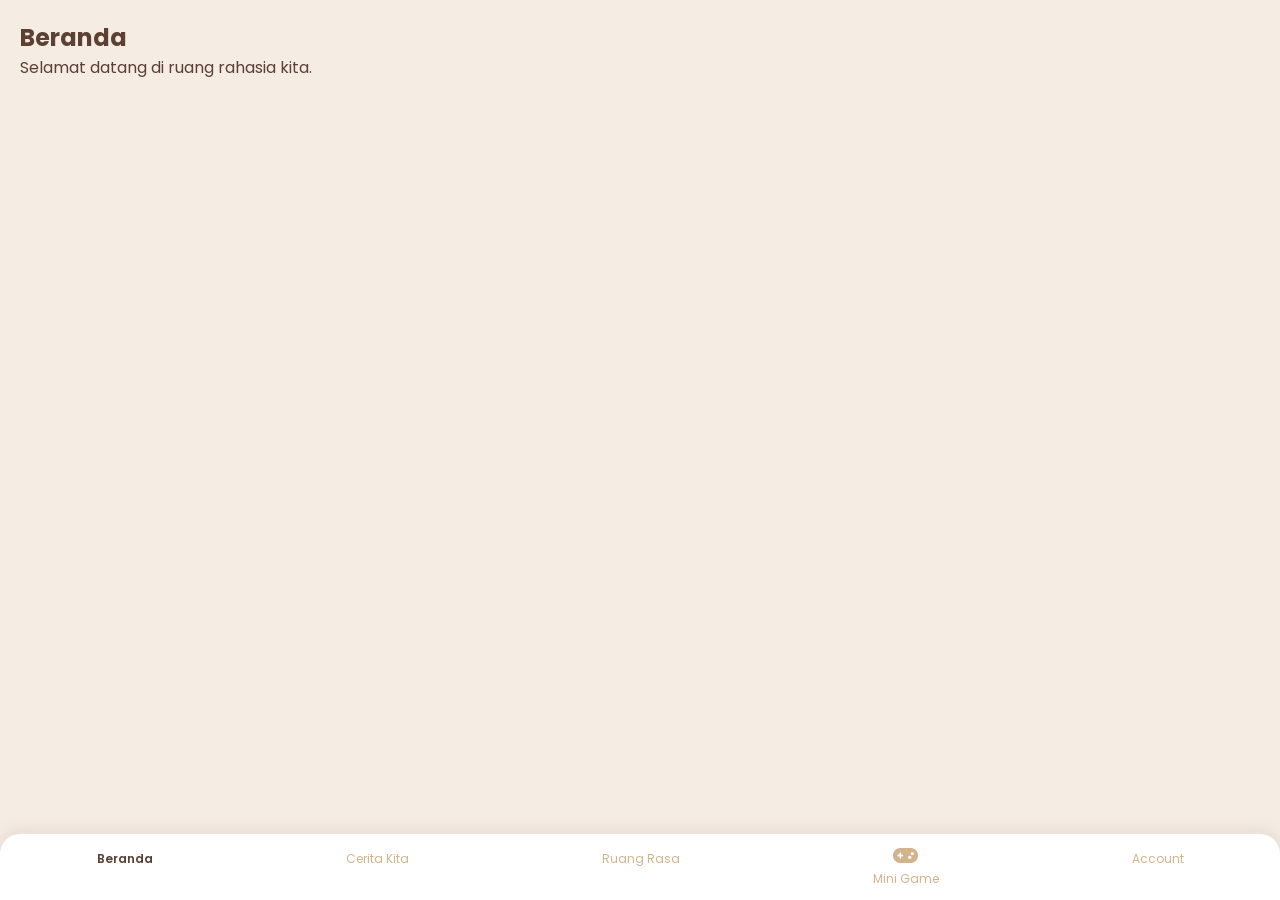
==== app.html @ 68fd3cd3 "baru tampilan login" ====
<!DOCTYPE html>
<html lang="id">
<head>
    <meta charset="UTF-8">
    <meta name="viewport" content="width=device-width, initial-scale=1.0">
    <title>Ruang Kita</title>
    <link rel="stylesheet" href="style.css">
    <link rel="stylesheet" href="https://cdnjs.cloudflare.com/ajax/libs/font-awesome/6.4.0/css/all.min.css">
    
    <script src="https://www.gstatic.com/firebasejs/8.10.1/firebase-app.js"></script>
    <script src="https://www.gstatic.com/firebasejs/8.10.1/firebase-auth.js"></script>
</head>
<body>

    <div class="app-container">
        <div class="content-area">
            <div id="beranda" class="section active">
                <h2>Beranda</h2>
                <p>Selamat datang di ruang rahasia kita.</p>
            </div>

            <div id="cerita" class="section">
                <h2>Cerita Kita</h2>
                <p>Nantinya bisa diisi foto atau timeline awal mula bertemu.</p>
            </div>

            <div id="ruangrasa" class="section">
                <h2>Ruang Rasa</h2>
                <p>Tempat menulis surat-surat kecil atau pesan rindu.</p>
            </div>

            <div id="minigame" class="section">
                <h2>Mini Game</h2>
                <p>Permainan kecil untuk kalian berdua nanti.</p>
            </div>

            <div id="account" class="section">
                <h2>Profilku</h2>
                <div style="background: white; padding: 20px; border-radius: 15px; margin-top: 15px; text-align: center;">
                    <img id="userPhoto" src="" style="width: 80px; border-radius: 50%; margin-bottom: 10px;">
                    <h3 id="userName">Memuat nama...</h3>
                    <button class="btn-logout" onclick="logout()">Keluar Ruangan</button>
                </div>
            </div>
        </div>

        <nav class="bottom-nav">
            <a href="#" class="nav-item active" onclick="bukaMenu('beranda', this)">
                <i class="fa-solid fa-house-chimney-heart"></i>
                <span>Beranda</span>
            </a>
            <a href="#" class="nav-item" onclick="bukaMenu('cerita', this)">
                <i class="fa-solid fa-book-heart"></i>
                <span>Cerita Kita</span>
            </a>
            <a href="#" class="nav-item" onclick="bukaMenu('ruangrasa', this)">
                <i class="fa-solid fa-envelope-open-heart"></i>
                <span>Ruang Rasa</span>
            </a>
            <a href="#" class="nav-item" onclick="bukaMenu('minigame', this)">
                <i class="fa-solid fa-gamepad"></i>
                <span>Mini Game</span>
            </a>
            <a href="#" class="nav-item" onclick="bukaMenu('account', this)">
                <i class="fa-solid fa-user-heart"></i>
                <span>Account</span>
            </a>
        </nav>
    </div>

    <script src="app.js"></script>
</body>
</html>
---- style.css ----
@import url('https://fonts.googleapis.com/css2?family=Poppins:wght@300;400;600&family=Sacramento&display=swap');

/* ini adalah bagian variabel warna coklat */
:root {
    --coklat-gelap: #2B1810;
    --coklat-tua: #5C4033;
    --coklat-sedang: #8B5A2B;
    --coklat-muda: #D2B48C;
    --krem-lembut: #F5ECE4;
    --putih: #FFFFFF;
}
/* ini adalah akhir bagian variabel warna coklat */

* { margin: 0; padding: 0; box-sizing: border-box; }

/* ini adalah bagian background utama web */
body {
    font-family: 'Poppins', sans-serif;
    /* Mengubah background menjadi gradasi coklat romantis */
    background: linear-gradient(135deg, var(--coklat-gelap), var(--coklat-tua));
    color: var(--coklat-tua);
    display: flex;
    justify-content: center;
    align-items: center;
    min-height: 100vh;
    overflow: hidden;
    position: relative;
}
/* ini adalah akhir bagian background utama web */

/* ini adalah bagian elemen dekorasi pemanis background */
.bg-decorations {
    position: absolute;
    width: 100%;
    height: 100%;
    top: 0;
    left: 0;
    pointer-events: none;
    z-index: 1;
}
.floating-heart {
    position: absolute;
    font-size: 24px;
    opacity: 0.2;
    animation: floatAnimation 8s infinite linear;
}
.floating-heart:nth-child(1) { left: 10%; animation-delay: 0s; }
.floating-heart:nth-child(2) { left: 30%; animation-delay: 2s; font-size: 18px; }
.floating-heart:nth-child(3) { left: 70%; animation-delay: 4s; }
.floating-heart:nth-child(4) { left: 85%; animation-delay: 6s; font-size: 20px; }

@keyframes floatAnimation {
    0% { transform: translateY(100vh) rotate(0deg); opacity: 0; }
    50% { opacity: 0.3; }
    100% { transform: translateY(-10vh) rotate(360deg); opacity: 0; }
}
/* ini adalah akhir bagian elemen dekorasi pemanis background */

/* ini adalah bagian card login */
.login-container {
    width: 90%;
    max-width: 360px;
    z-index: 2;
}
.card {
    background: var(--krem-lembut);
    border: 3px solid var(--putih); /* Garis pembatas pemanis */
    border-radius: 25px;
    padding: 40px 24px 30px 24px;
    box-shadow: 0 15px 35px rgba(0, 0, 0, 0.4);
    text-align: center;
    position: relative;
}
/* Hiasan badge hati di atas card */
.card-badge {
    position: absolute;
    top: -20px;
    left: 50%;
    transform: translateX(-50%);
    background: var(--putih);
    color: #d9534f;
    width: 40px;
    height: 40px;
    border-radius: 50%;
    display: flex;
    justify-content: center;
    align-items: center;
    font-size: 18px;
    box-shadow: 0 4px 10px rgba(0,0,0,0.15);
    border: 2px solid var(--krem-lembut);
}
/* ini adalah akhir bagian card login */

/* ini adalah bagian tumpukan foto */
.photo-stack {
    position: relative;
    height: 120px;
    display: flex;
    justify-content: center;
    align-items: center;
    margin-bottom: 25px;
}
.photo-stack img {
    width: 85px;
    height: 110px;
    object-fit: cover;
    border-radius: 12px;
    position: absolute;
    border: 3px solid var(--putih);
    box-shadow: 0 6px 12px rgba(0,0,0,0.15);
    transition: all 0.4s cubic-bezier(0.175, 0.885, 0.32, 1.275);
    cursor: pointer;
}
.photo-stack img:nth-child(1) { transform: rotate(-12deg) translateX(-45px); z-index: 1; }
.photo-stack img:nth-child(2) { z-index: 2; transform: translateY(-5px); width: 90px; height: 115px; }
.photo-stack img:nth-child(3) { transform: rotate(12deg) translateX(45px); z-index: 1; }

/* Efek Highlight Aktif */
.photo-stack img.active {
    transform: scale(1.25) translateY(-15px) rotate(0deg);
    z-index: 10;
    box-shadow: 0 12px 24px rgba(92, 64, 51, 0.4);
    border-color: var(--coklat-sedang);
}
/* ini adalah akhir bagian tumpukan foto */

/* ini adalah bagian teks kata-kata */
.kata-kata {
    font-family: 'Sacramento', cursive;
    font-size: 30px;
    font-weight: bold;
    color: var(--coklat-tua);
    margin-bottom: 25px;
    line-height: 1.2;
}
/* ini adalah akhir bagian teks kata-kata */

/* ini adalah bagian input sandi grup */
.input-group {
    position: relative;
    margin-bottom: 20px;
}
input[type="password"] {
    width: 100%;
    padding: 12px 15px 12px 40px;
    border: 2px solid var(--muda);
    background-color: var(--putih);
    border: 2px solid rgba(139, 90, 43, 0.2);
    border-radius: 12px;
    outline: none;
    font-family: 'Poppins', sans-serif;
    color: var(--coklat-tua);
    font-size: 14px;
    transition: 0.3s;
}
input[type="password"]:focus {
    border-color: var(--coklat-sedang);
    box-shadow: 0 0 8px rgba(139, 90, 43, 0.2);
}
.input-icon {
    position: absolute;
    left: 15px;
    top: 50%;
    transform: translateY(-50%);
    color: var(--coklat-muda);
    font-size: 14px;
}
/* ini adalah akhir bagian input sandi grup */

/* ini adalah bagian tombol login */
button.btn-login {
    width: 100%;
    padding: 14px;
    background: linear-gradient(to right, var(--coklat-tua), var(--coklat-sedang));
    color: var(--putih);
    border: none;
    border-radius: 12px;
    font-weight: 600;
    font-size: 15px;
    box-shadow: 0 5px 15px rgba(92, 64, 51, 0.3);
    transition: 0.3s;
}
button.btn-login i { margin-left: 5px; font-size: 12px; }
/* ini adalah akhir bagian tombol login */

/* ini adalah bagian custom alert box */
.alert-overlay {
    position: fixed;
    top: 0;
    left: 0;
    width: 100%;
    height: 100%;
    background: rgba(43, 24, 16, 0.75);
    backdrop-filter: blur(4px); /* Efek blur estetik di belakang alert */
    display: flex;
    justify-content: center;
    align-items: center;
    z-index: 100;
    opacity: 0;
    pointer-events: none;
    transition: 0.3s ease;
}
.alert-overlay.show {
    opacity: 1;
    pointer-events: auto;
}
.alert-box {
    background: var(--putih);
    width: 80%;
    max-width: 300px;
    padding: 30px 20px;
    border-radius: 20px;
    text-align: center;
    border: 3px solid var(--krem-lembut);
    box-shadow: 0 10px 30px rgba(0,0,0,0.3);
    transform: scale(0.8);
    transition: 0.3s cubic-bezier(0.175, 0.885, 0.32, 1.275);
}
.alert-overlay.show .alert-box {
    transform: scale(1);
}
.alert-icon {
    font-size: 45px;
    color: #d9534f;
    margin-bottom: 15px;
    animation: heartBeat 1.5s infinite;
}
.alert-box h3 {
    font-size: 18px;
    color: var(--coklat-tua);
    margin-bottom: 8px;
}
.alert-box p {
    font-size: 13px;
    color: #777;
    margin-bottom: 20px;
}
.btn-alert-close {
    padding: 10px 25px;
    background-color: var(--coklat-sedang);
    color: var(--putih);
    border: none;
    border-radius: 8px;
    font-weight: 600;
    font-size: 14px;
}
@keyframes heartBeat {
    0% { transform: scale(1); }
    14% { transform: scale(1.1); }
    28% { transform: scale(1); }
    42% { transform: scale(1.1); }
    70% { transform: scale(1); }
}
/* ini adalah akhir bagian custom alert box */


/* --- INI ADALAH BAGIAN TAMPILAN MENU UTAMA (APP.HTML) --- */
.app-container {
    width: 100%;
    height: 100vh;
    display: flex;
    flex-direction: column;
    background-color: var(--krem-lembut); /* Menutup background gelap dari login */
    position: absolute;
    top: 0;
    left: 0;
    z-index: 10;
}

.content-area {
    flex: 1;
    padding: 20px;
    overflow-y: auto;
    padding-bottom: 80px; /* Ruang agar konten tidak tertutup navigasi bawah */
}

.section { display: none; animation: fadeIn 0.5s; }
.section.active { display: block; }

@keyframes fadeIn { 
    from { opacity: 0; transform: translateY(10px); } 
    to { opacity: 1; transform: translateY(0); } 
}

/* ini adalah bagian navigasi bawah */
.bottom-nav {
    position: fixed;
    bottom: 0;
    width: 100%;
    background-color: var(--putih);
    display: flex;
    justify-content: space-around;
    padding: 12px 0;
    border-top-left-radius: 20px;
    border-top-right-radius: 20px;
    box-shadow: 0 -4px 15px rgba(92, 64, 51, 0.1);
    z-index: 100;
}

.nav-item {
    display: flex;
    flex-direction: column;
    align-items: center;
    color: var(--coklat-muda);
    font-size: 12px;
    text-decoration: none;
}

.nav-item i { font-size: 20px; margin-bottom: 4px; transition: 0.3s; }
.nav-item.active { color: var(--coklat-tua); font-weight: 600; }
.nav-item.active i { transform: translateY(-3px); color: var(--coklat-sedang); }

/* ini adalah bagian tombol logout */
.btn-logout {
    margin-top: 20px;
    padding: 10px 20px;
    background-color: #d9534f;
    color: var(--putih);
    border: none;
    border-radius: 8px;
    font-weight: bold;
}
/* --- INI ADALAH AKHIR BAGIAN TAMPILAN MENU UTAMA --- */
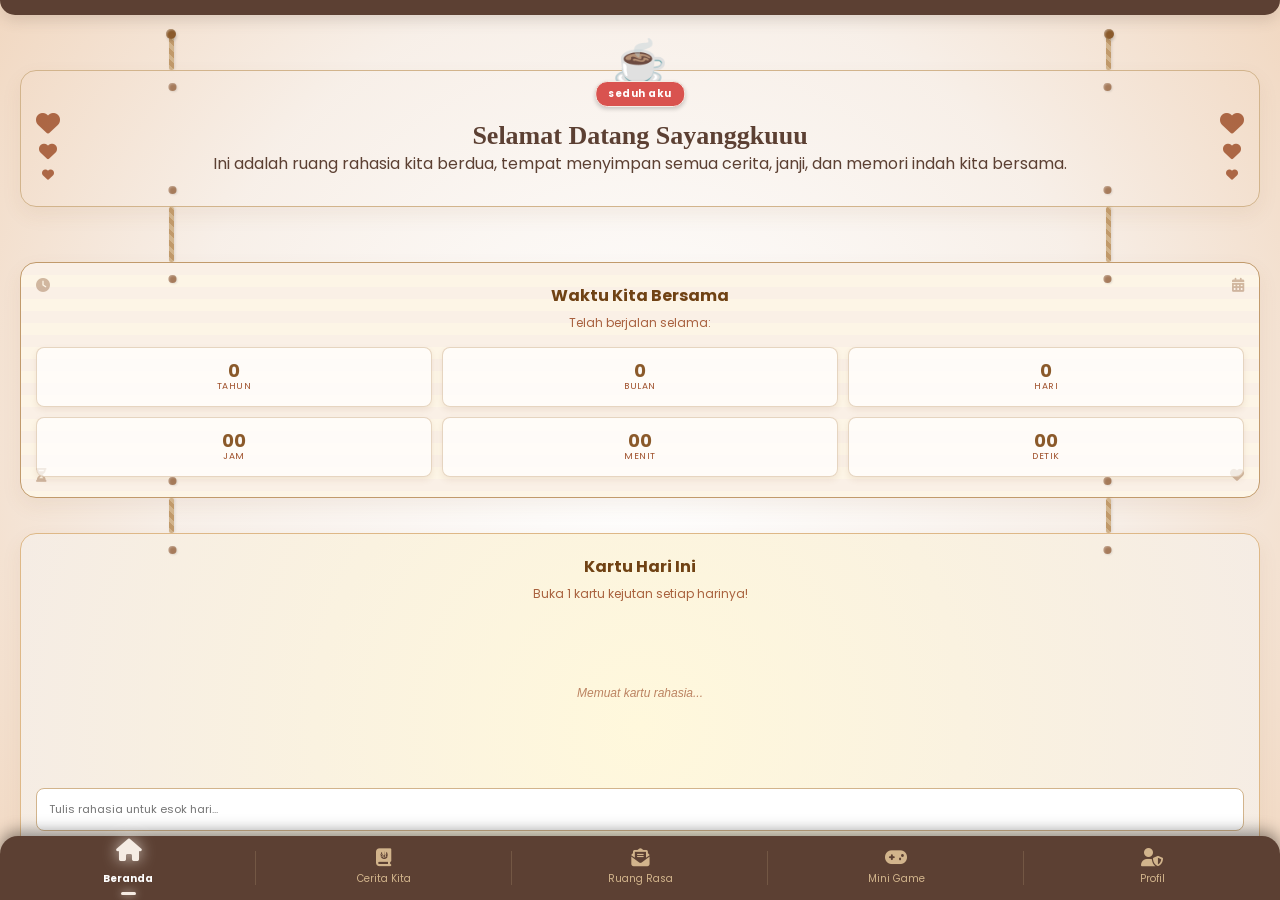
==== commit f049f95f: "Add files via upload" ====
--- a/app.html
+++ b/app.html
@@ -9,15 +9,228 @@
     
     <script src="https://www.gstatic.com/firebasejs/8.10.1/firebase-app.js"></script>
     <script src="https://www.gstatic.com/firebasejs/8.10.1/firebase-auth.js"></script>
+       <script src="https://www.gstatic.com/firebasejs/8.10.1/firebase-database.js"></script>
 </head>
 <body>
 
-    <div class="app-container">
+     <div class="app-container tema-beranda">
+       
+  <div class="top-bar"></div>
+
+        <div id="bg-beranda" class="bg-theme active-bg"></div>
+        <div id="bg-cerita" class="bg-theme"></div>
+        <div id="bg-ruangrasa" class="bg-theme"></div>
+        <div id="bg-minigame" class="bg-theme"></div>
+        <div id="bg-account" class="bg-theme"></div>
+
         <div class="content-area">
             <div id="beranda" class="section active">
-                <h2>Beranda</h2>
-                <p>Selamat datang di ruang rahasia kita.</p>
-            </div>
+                <div class="sistem-gantungan">
+                    
+                    <div class="tali-gantungan tali-atap">
+                        <div class="paku-atap kiri"></div>
+                        <div class="paku-atap kanan"></div>
+                        <div class="tali"></div>
+                        <div class="tali"></div>
+                    </div>
+                    
+                                        <div class="papan-kayu papan-1" onclick="sentuhPapan(this)">
+                        <span class="paku paku-atas-kiri"></span><span class="paku paku-atas-kanan"></span>
+                        <span class="paku paku-bawah-kiri"></span><span class="paku paku-bawah-kanan"></span>
+                        
+                        <div class="layout-papan-1">
+                            
+                            <div class="love-jejer">
+                                <i class="fa-solid fa-heart l-1"></i>
+                                <i class="fa-solid fa-heart l-2"></i>
+                                <i class="fa-solid fa-heart l-3"></i>
+                            </div>
+
+                            <div class="tengah-papan-1">
+                                                                <div class="cangkir-kopi" onclick="seduhKopi(event, this)">
+                                    <div class="asap-kopi">
+                                        <span class="uap uap-1"></span>
+                                        <span class="uap uap-2"></span>
+                                        <span class="uap uap-3"></span>
+                                    </div>
+                                    <div class="ikon-cangkir">☕</div>
+                                    <span class="label-seduh">seduh aku</span>
+                                </div>
+
+
+                                <h3 class="selamatdng">Selamat Datang Sayanggkuuu</h3>
+                                <p>Ini adalah ruang rahasia kita berdua, tempat menyimpan semua cerita, janji, dan memori indah kita bersama.</p>
+                            </div>
+
+                            <div class="love-jejer">
+                                <i class="fa-solid fa-heart l-1"></i>
+                                <i class="fa-solid fa-heart l-2"></i>
+                                <i class="fa-solid fa-heart l-3"></i>
+                            </div>
+
+                        </div>
+                    </div>
+
+
+                    <div class="tali-gantungan tali-panjang"><div class="tali"></div><div class="tali"></div></div>
+
+                                        <div class="papan-kayu papan-2" onclick="sentuhPapan(this)">
+                        <span class="paku paku-atas-kiri"></span><span class="paku paku-atas-kanan"></span>
+                        <span class="paku paku-bawah-kiri"></span><span class="paku paku-bawah-kanan"></span>
+
+                        <i class="fa-solid fa-clock ikon-sudut kiri-atas"></i>
+                        <i class="fa-solid fa-calendar-days ikon-sudut kanan-atas"></i>
+                        <i class="fa-solid fa-hourglass-half ikon-sudut kiri-bawah"></i>
+                        <i class="fa-solid fa-heart ikon-sudut kanan-bawah"></i>
+
+                        <h3>Waktu Kita Bersama</h3>
+                        <p>Telah berjalan selama:</p>
+
+                                                <div class="timer-container">
+                            
+                            <div class="waktu-box" onclick="putarBox(event, this)">
+                                <div class="waktu-box-inner">
+                                    <div class="waktu-box-front">
+                                        <span id="t-tahun">0</span><small>Tahun</small>
+                                    </div>
+                                    <div class="waktu-box-back">
+                                        <p>Tahun berganti, tapi rasa ini takkan pernah pudar.</p>
+                                    </div>
+                                </div>
+                            </div>
+                            
+                            <div class="waktu-box" onclick="putarBox(event, this)">
+                                <div class="waktu-box-inner">
+                                    <div class="waktu-box-front">
+                                        <span id="t-bulan">0</span><small>Bulan</small>
+                                    </div>
+                                    <div class="waktu-box-back">
+                                        <p>Setiap bulan berlalu, cintaku makin bersemi.</p>
+                                    </div>
+                                </div>
+                            </div>
+                            
+                            <div class="waktu-box" onclick="putarBox(event, this)">
+                                <div class="waktu-box-inner">
+                                    <div class="waktu-box-front">
+                                        <span id="t-hari">0</span><small>Hari</small>
+                                    </div>
+                                    <div class="waktu-box-back">
+                                        <p>Tak ada satu hari pun yang kulewati tanpamu.</p>
+                                    </div>
+                                </div>
+                            </div>
+                            
+                            <div class="waktu-box" onclick="putarBox(event, this)">
+                                <div class="waktu-box-inner">
+                                    <div class="waktu-box-front">
+                                        <span id="t-jam">00</span><small>Jam</small>
+                                    </div>
+                                    <div class="waktu-box-back">
+                                        <p>Tiap jam yang berdetak selalu ada rindu.</p>
+                                    </div>
+                                </div>
+                            </div>
+                            
+                            <div class="waktu-box" onclick="putarBox(event, this)">
+                                <div class="waktu-box-inner">
+                                    <div class="waktu-box-front">
+                                        <span id="t-menit">00</span><small>Menit</small>
+                                    </div>
+                                    <div class="waktu-box-back">
+                                        <p>Di setiap menitnya, kamu adalah hal favoritku.</p>
+                                    </div>
+                                </div>
+                            </div>
+                            
+                            <div class="waktu-box" onclick="putarBox(event, this)">
+                                <div class="waktu-box-inner">
+                                    <div class="waktu-box-front">
+                                        <span id="t-detik">00</span><small>Detik</small>
+                                    </div>
+                                    <div class="waktu-box-back">
+                                        <p>Detik demi detik, aku makin bersyukur milikimu.</p>
+                                    </div>
+                                </div>
+                            </div>
+
+                        </div>
+
+                    </div>
+
+
+                    <div class="tali-gantungan"><div class="tali"></div><div class="tali"></div></div>
+
+                                        <!-- Papan 3 (Tumpukan Kartu Motivasi Harian) -->
+                    <div class="papan-kayu papan-3" onclick="sentuhPapan(this)">
+                        <span class="paku paku-atas-kiri"></span><span class="paku paku-atas-kanan"></span>
+                        <span class="paku paku-bawah-kiri"></span><span class="paku paku-bawah-kanan"></span>
+                        
+                        <h3>Kartu Hari Ini</h3>
+                        <p id="info-status-kartu">Buka 1 kartu kejutan setiap harinya!</p>
+
+                        <!-- Area Tumpukan Kartu (Digenerate oleh JS) -->
+                        <div class="area-tumpukan" id="wadahKartu">
+                            <div class="loading-teks">Memuat kartu rahasia...</div>
+                        </div>
+
+                        <!-- Form Tambah Kartu Baru (Rebutan) -->
+                        <div class="area-input-kartu">
+                            <input type="text" id="inputPesanBaru" placeholder="Tulis rahasia untuk esok hari..." autocomplete="off">
+                            <button onclick="simpanKartuBaru()">Simpan</button>
+                        </div>
+                        <small id="info-input-pesan">jangan lupa tulis pesannya ya!!</small>
+                    </div>
+
+
+                    <div class="tali-gantungan"><div class="tali"></div><div class="tali"></div></div>
+
+                                       <!-- Papan 4 (Cuaca & Kalender Bersama) -->
+                    <div class="papan-kayu papan-4" onclick="sentuhPapan(this)" >
+                        <span class="paku paku-atas-kiri"></span><span class="paku paku-atas-kanan"></span>
+                        <span class="paku paku-bawah-kiri"></span><span class="paku paku-bawah-kanan"></span>
+                        
+                        <h3>Cuaca Kita</h3>
+                        
+                        <!-- Widget Cuaca Real-time -->
+                        <div class="container-cuaca">
+                            <div class="kartu-cuaca">
+                                <span class="label-milik">Lokasiku</span>
+                                <i class="fa-solid fa-cloud ikon-cuaca" id="ikon-cuaca-ku"></i>
+                                <div class="suhu" id="suhu-ku">--°C</div>
+                                <small id="lokasi-ku">Mendeteksi...</small>
+                            </div>
+                            <div class="kartu-cuaca">
+                                <span class="label-milik">Lokasinya</span>
+                                <i class="fa-solid fa-cloud ikon-cuaca" id="ikon-cuaca-dia"></i>
+                                <div class="suhu" id="suhu-dia">--°C</div>
+                                <small id="lokasi-dia">Menunggu...</small>
+                            </div>
+                        </div>
+
+                        <h4 class="judul-kecil-kalender">Jadwal Bersama</h4>
+                        
+                        <!-- Kalender Interaktif -->
+                        <div class="container-kalender">
+                            <div class="header-kalender">
+                                <button onclick="ubahBulan(-1)"><i class="fa-solid fa-chevron-left"></i></button>
+                                <span id="bulan-tahun-kalender">Bulan Tahun</span>
+                                <button onclick="ubahBulan(1)"><i class="fa-solid fa-chevron-right"></i></button>
+                            </div>
+                            <div class="hari-kalender">
+                                <span>Min</span><span>Sen</span><span>Sel</span><span>Rab</span><span>Kam</span><span>Jum</span><span>Sab</span>
+                            </div>
+                            <div class="tanggal-kalender" id="grid-tanggal">
+                                <!-- Angka tanggal akan digenerate otomatis oleh JS -->
+                            </div>
+                        </div>
+                    </div>
+
+
+                </div>
+            </div>
+
+
 
             <div id="cerita" class="section">
                 <h2>Cerita Kita</h2>
@@ -46,15 +259,15 @@
 
         <nav class="bottom-nav">
             <a href="#" class="nav-item active" onclick="bukaMenu('beranda', this)">
-                <i class="fa-solid fa-house-chimney-heart"></i>
+                <i class="fa-solid fa-house"></i>
                 <span>Beranda</span>
             </a>
             <a href="#" class="nav-item" onclick="bukaMenu('cerita', this)">
-                <i class="fa-solid fa-book-heart"></i>
+                <i class="fa-solid fa-book-journal-whills"></i>
                 <span>Cerita Kita</span>
             </a>
             <a href="#" class="nav-item" onclick="bukaMenu('ruangrasa', this)">
-                <i class="fa-solid fa-envelope-open-heart"></i>
+                <i class="fa-solid fa-envelope-open-text"></i>
                 <span>Ruang Rasa</span>
             </a>
             <a href="#" class="nav-item" onclick="bukaMenu('minigame', this)">
@@ -62,11 +275,26 @@
                 <span>Mini Game</span>
             </a>
             <a href="#" class="nav-item" onclick="bukaMenu('account', this)">
-                <i class="fa-solid fa-user-heart"></i>
-                <span>Account</span>
+                <i class="fa-solid fa-user-shield"></i>
+                <span>Profil</span>
             </a>
         </nav>
+
+    <!-- Modal Kalender Cantik -->
+        <div id="modal-kalender" class="modal-overlay">
+        <div class="modal-box">
+            <h3 id="modal-kalender-judul">Tandai Jadwal</h3>
+            <p id="modal-kalender-tgl">14 Juni 2026</p>
+            <input type="text" id="input-acara-kalender" placeholder="Tulis jadwal atau kenangan..." autocomplete="off">
+            <div class="modal-action">
+                <button class="btn-hapus-kalender" id="btn-hapus-kalender" onclick="hapusAcaraKalender()" style="display: none;">Hapus</button>
+                <button class="btn-batal" onclick="tutupModalKalender()">Batal</button>
+                <button class="btn-simpan-kalender" onclick="simpanAcaraKalender()">Simpan</button>
+            </div>
+        </div>
     </div>
+
+
 
     <script src="app.js"></script>
 </body>
--- a/style.css
+++ b/style.css
@@ -11,13 +11,18 @@
 }
 /* ini adalah akhir bagian variabel warna coklat */
 
-* { margin: 0; padding: 0; box-sizing: border-box; }
+* { margin: 0; padding: 0; box-sizing: border-box; 
+  -webkit-tap-highlight-color: transparent;
+}
 
 /* ini adalah bagian background utama web */
+/* Ganti bagian body yang lama dengan ini */
 body {
     font-family: 'Poppins', sans-serif;
-    /* Mengubah background menjadi gradasi coklat romantis */
-    background: linear-gradient(135deg, var(--coklat-gelap), var(--coklat-tua));
+    /* Gradasi dibuat lebih kompleks dan digerakkan */
+    background: linear-gradient(-45deg, var(--coklat-gelap), var(--coklat-tua), #4A2E1B, var(--coklat-gelap));
+    background-size: 400% 400%;
+    animation: gradientGerak 10s ease infinite;
     color: var(--coklat-tua);
     display: flex;
     justify-content: center;
@@ -26,9 +31,17 @@
     overflow: hidden;
     position: relative;
 }
+
+@keyframes gradientGerak {
+    0% { background-position: 0% 50%; }
+    50% { background-position: 100% 50%; }
+    100% { background-position: 0% 50%; }
+}
+
 /* ini adalah akhir bagian background utama web */
 
 /* ini adalah bagian elemen dekorasi pemanis background */
+
 .bg-decorations {
     position: absolute;
     width: 100%;
@@ -38,22 +51,31 @@
     pointer-events: none;
     z-index: 1;
 }
-.floating-heart {
+
+.floating-item {
     position: absolute;
     font-size: 24px;
-    opacity: 0.2;
-    animation: floatAnimation 8s infinite linear;
-}
-.floating-heart:nth-child(1) { left: 10%; animation-delay: 0s; }
-.floating-heart:nth-child(2) { left: 30%; animation-delay: 2s; font-size: 18px; }
-.floating-heart:nth-child(3) { left: 70%; animation-delay: 4s; }
-.floating-heart:nth-child(4) { left: 85%; animation-delay: 6s; font-size: 20px; }
-
-@keyframes floatAnimation {
-    0% { transform: translateY(100vh) rotate(0deg); opacity: 0; }
-    50% { opacity: 0.3; }
-    100% { transform: translateY(-10vh) rotate(360deg); opacity: 0; }
-}
+    opacity: 0;
+    bottom: -50px;
+    animation: floatHeboh 6s infinite ease-in-out;
+}
+
+.floating-item:nth-child(1) { left: 10%; animation-delay: 0s; font-size: 28px; }
+.floating-item:nth-child(2) { left: 30%; animation-delay: 2s; font-size: 18px; }
+.floating-item:nth-child(3) { left: 50%; animation-delay: 4s; font-size: 22px; }
+.floating-item:nth-child(4) { left: 70%; animation-delay: 1s; font-size: 26px; }
+.floating-item:nth-child(5) { left: 85%; animation-delay: 3s; font-size: 20px; }
+.floating-item:nth-child(6) { left: 20%; animation-delay: 5s; font-size: 24px; }
+.floating-item:nth-child(7) { left: 60%; animation-delay: 2.5s; font-size: 16px; }
+
+@keyframes floatHeboh {
+    0% { transform: translateY(0) scale(0.8) rotate(0deg); opacity: 0; }
+    20% { opacity: 0.8; }
+    50% { transform: translateY(-50vh) scale(1.2) rotate(180deg); opacity: 1; }
+    80% { opacity: 0.5; }
+    100% { transform: translateY(-100vh) scale(0.8) rotate(360deg); opacity: 0; }
+}
+
 /* ini adalah akhir bagian elemen dekorasi pemanis background */
 
 /* ini adalah bagian card login */
@@ -88,9 +110,13 @@
     font-size: 18px;
     box-shadow: 0 4px 10px rgba(0,0,0,0.15);
     border: 2px solid var(--krem-lembut);
+    animation: cardGlow 3s infinite alternate;
 }
 /* ini adalah akhir bagian card login */
-
+@keyframes cardGlow {
+    0% { box-shadow: 0 15px 35px rgba(0, 0, 0, 0.5), 0 0 10px rgba(210, 180, 140, 0.2); }
+    100% { box-shadow: 0 15px 35px rgba(0, 0, 0, 0.6), 0 0 30px rgba(210, 180, 140, 0.6); }
+}
 /* ini adalah bagian tumpukan foto */
 .photo-stack {
     position: relative;
@@ -125,14 +151,27 @@
 /* ini adalah akhir bagian tumpukan foto */
 
 /* ini adalah bagian teks kata-kata */
+/* Ganti class .kata-kata dengan yang ini */
 .kata-kata {
     font-family: 'Sacramento', cursive;
     font-size: 30px;
     font-weight: bold;
-    color: var(--coklat-tua);
     margin-bottom: 25px;
     line-height: 1.2;
-}
+    
+    /* Efek teks berkilau */
+    background: linear-gradient(to right, var(--coklat-tua) 20%, #d9534f 50%, var(--coklat-tua) 80%);
+    background-size: 200% auto;
+    color: transparent;
+    -webkit-background-clip: text;
+    background-clip: text;
+    animation: shineText 3s linear infinite;
+}
+
+@keyframes shineText {
+    to { background-position: 200% center; }
+}
+
 /* ini adalah akhir bagian teks kata-kata */
 
 /* ini adalah bagian input sandi grup */
@@ -179,7 +218,15 @@
     font-size: 15px;
     box-shadow: 0 5px 15px rgba(92, 64, 51, 0.3);
     transition: 0.3s;
-}
+    animation: pulseBtn 2s infinite;
+}
+
+@keyframes pulseBtn {
+    0% { transform: scale(1); box-shadow: 0 5px 15px rgba(92, 64, 51, 0.3); }
+    50% { transform: scale(1.05); box-shadow: 0 5px 25px rgba(210, 180, 140, 0.8); }
+    100% { transform: scale(1); box-shadow: 0 5px 15px rgba(92, 64, 51, 0.3); }
+}
+
 button.btn-login i { margin-left: 5px; font-size: 12px; }
 /* ini adalah akhir bagian tombol login */
 
@@ -255,17 +302,80 @@
 
 
 /* --- INI ADALAH BAGIAN TAMPILAN MENU UTAMA (APP.HTML) --- */
+/* --- UPDATE CONTAINER UTAMA --- */
 .app-container {
     width: 100%;
     height: 100vh;
     display: flex;
     flex-direction: column;
-    background-color: var(--krem-lembut); /* Menutup background gelap dari login */
+    background-color: transparent; /* PENTING: Dibuat tembus pandang */
     position: absolute;
     top: 0;
     left: 0;
     z-index: 10;
 }
+
+/* --- KODE LAYER BACKGROUND SMOOTH --- */
+.bg-theme {
+    position: absolute;
+    top: 0;
+    left: 0;
+    width: 100%;
+    height: 100%;
+    opacity: 0; /* Semua background disembunyikan di awal */
+    z-index: -1; /* Ditaruh di lapisan paling belakang */
+    transition: opacity 0.8s ease-in-out; /* INI KUNCI ANIMASI SMOOTH-NYA! */
+}
+
+.bg-theme.active-bg {
+    opacity: 1; /* Background aktif akan memudar masuk secara elegan */
+}
+
+/* 1. Tema Beranda */
+#bg-beranda {
+    background-color: #FDF7F2; 
+    background-image: radial-gradient(circle at center, var(--putih) 0%, rgba(245, 236, 228, 0.7) 60%, rgba(238, 208, 181, 0.8) 100%);
+}
+
+/* 2. Tema Cerita */
+#bg-cerita {
+    background-color: #FAF0E6; 
+    background-image: radial-gradient(#EAD4C0 15%, transparent 16%),
+                      radial-gradient(#EAD4C0 15%, transparent 16%);
+    background-size: 60px 60px;
+    background-position: 0 0, 30px 30px;
+}
+
+/* 3. Tema Ruang Rasa */
+#bg-ruangrasa {
+    background-color: #FDF5E6; 
+    background-image: url("data:image/svg+xml,%3Csvg width='40' height='40' viewBox='0 0 40 40' xmlns='http://www.w3.org/2000/svg'%3E%3Cpath d='M20 33.5l-1.3-1.2C14 28 10 24.2 10 19.5c0-3.8 3-6.8 6.8-6.8 2.2 0 4.2 1 5.2 2.6 1-1.6 3-2.6 5.2-2.6 3.8 0 6.8 3 6.8 6.8 0 4.7-4 8.5-8.7 12.8L20 33.5z' fill='%23D2B48C' fill-opacity='0.25'/%3E%3C/svg%3E");
+    background-size: 40px 40px;
+}
+
+/* 4. Tema Mini Game */
+#bg-minigame {
+    background-color: #FFF8DC; 
+    background-image: radial-gradient(circle at 100% 50%, transparent 20%, rgba(210, 180, 140, 0.1) 21%, rgba(210, 180, 140, 0.1) 34%, transparent 35%, transparent),
+                      radial-gradient(circle at 0% 50%, transparent 20%, rgba(210, 180, 140, 0.1) 21%, rgba(210, 180, 140, 0.1) 34%, transparent 35%, transparent);
+    background-size: 40px 50px;
+}
+
+/* 5. Tema Account */
+#bg-account {
+    background-color: var(--krem-lembut);
+    background-image: repeating-linear-gradient(
+        -45deg,
+        rgba(245, 236, 228, 0.3),
+        rgba(245, 236, 228, 0.3) 10px,
+        rgba(255, 255, 255, 0.6) 10px,
+        rgba(255, 255, 255, 0.6) 20px
+    );
+    box-shadow: inset 0 0 40px rgba(139, 90, 43, 0.05);
+}
+
+
+
 
 .content-area {
     flex: 1;
@@ -274,26 +384,44 @@
     padding-bottom: 80px; /* Ruang agar konten tidak tertutup navigasi bawah */
 }
 
-.section { display: none; animation: fadeIn 0.5s; }
-.section.active { display: block; }
-
-@keyframes fadeIn { 
-    from { opacity: 0; transform: translateY(10px); } 
-    to { opacity: 1; transform: translateY(0); } 
-}
+/* --- KODE ANIMASI MENU YANG BENAR-BENAR SMOOTH --- */
+.section { 
+    display: none; 
+    /* Mengatur titik awal pergerakan agar terpusat */
+    transform-origin: top center; 
+}
+
+.section.active { 
+    display: block; 
+    /* Menggunakan kurva cubic-bezier khusus agar ada efek pantulan/rem halus di akhir pergerakan */
+    animation: menuMulusMasuk 0.6s cubic-bezier(0.34, 1.56, 0.64, 1) forwards; 
+}
+
+@keyframes menuMulusMasuk { 
+    0% { 
+        opacity: 0; 
+        transform: translateY(40px) scale(0.92); /* Berawal dari posisi bawah, agak mengecil, dan transparan */
+    } 
+    100% { 
+        opacity: 1; 
+        transform: translateY(0) scale(1); /* Kembali ke ukuran dan posisi asli dengan pantulan lembut */
+    } 
+}
+
 
 /* ini adalah bagian navigasi bawah */
 .bottom-nav {
     position: fixed;
     bottom: 0;
     width: 100%;
-    background-color: var(--putih);
-    display: flex;
-    justify-content: space-around;
-    padding: 12px 0;
-    border-top-left-radius: 20px;
-    border-top-right-radius: 20px;
-    box-shadow: 0 -4px 15px rgba(92, 64, 51, 0.1);
+    background-color: var(--coklat-tua); /* Diubah jadi coklat tua */
+    display: flex;
+    justify-content: center;
+    align-items: center; /* Memastikan isi pas di tengah vertikal */
+    padding: 8px 0; /* Background diperkecil/ditipiskan */
+    border-top-left-radius: 18px;
+    border-top-right-radius: 18px;
+    box-shadow: 0 -5px 15px rgba(0, 0, 0, 0.4);
     z-index: 100;
 }
 
@@ -301,14 +429,63 @@
     display: flex;
     flex-direction: column;
     align-items: center;
-    color: var(--coklat-muda);
-    font-size: 12px;
+    justify-content: center;
+    flex: 1; /* Jarak antar menu terbagi rata sempurna */
+    color: var(--coklat-muda); /* Warna pasif */
+    font-size: 10px; /* Ukuran font diperkecil */
     text-decoration: none;
-}
-
-.nav-item i { font-size: 20px; margin-bottom: 4px; transition: 0.3s; }
-.nav-item.active { color: var(--coklat-tua); font-weight: 600; }
-.nav-item.active i { transform: translateY(-3px); color: var(--coklat-sedang); }
+    white-space: nowrap; /* MENCEGAH TEKS TURUN KE BAWAH (wajib 1 baris) */
+    position: relative;
+    padding: 5px 0;
+}
+
+/* Garis Pembatas antar menu */
+.nav-item:not(:last-child)::after {
+    content: '';
+    position: absolute;
+    right: 0;
+    top: 15%;
+    height: 70%;
+    width: 1px;
+    background-color: rgba(210, 180, 140, 0.2); /* Garis samar pembatas */
+}
+
+.nav-item i { 
+    font-size: 18px; 
+    margin-bottom: 4px; 
+    /* Transisi mantul (bouncy) ala UI game */
+    transition: all 0.4s cubic-bezier(0.175, 0.885, 0.32, 1.275); 
+}
+
+/* --- EFEK INTERAKSI SAAT MENU AKTIF --- */
+.nav-item.active { 
+    color: var(--putih); /* Teks jadi putih cerah */
+    font-weight: bold; 
+}
+
+.nav-item.active i { 
+    transform: translateY(-8px) scale(1.25); /* Ikon melompat naik & membesar */
+    color: var(--krem-lembut); 
+    text-shadow: 0 0 12px rgba(245, 236, 228, 0.8); /* Efek glowing cahaya */
+}
+
+/* Indikator titik nyala di bawah teks yang sedang aktif */
+.nav-item::before {
+    content: '';
+    position: absolute;
+    bottom: -3px;
+    width: 0;
+    height: 3px;
+    background-color: var(--krem-lembut);
+    border-radius: 5px;
+    transition: 0.3s;
+}
+
+.nav-item.active::before {
+    width: 15px; /* Titik muncul saat diklik */
+    box-shadow: 0 0 8px rgba(245, 236, 228, 0.8);
+}
+
 
 /* ini adalah bagian tombol logout */
 .btn-logout {
@@ -321,3 +498,708 @@
     font-weight: bold;
 }
 /* --- INI ADALAH AKHIR BAGIAN TAMPILAN MENU UTAMA --- */
+
+
+
+/* --- OVERRIDE BERANDA AGAR TRANSPARAN --- */
+#beranda { background: transparent !important; border: none !important; box-shadow: none !important; padding-top: 0; }
+.beranda-header h2 { font-family: 'Sacramento', cursive; font-size: 38px; color: var(--coklat-tua); margin-bottom: 5px; }
+.beranda-header p { color: var(--coklat-sedang); font-size: 14px; margin-bottom: 20px; }
+
+/* --- OVERRIDE BERANDA AGAR TRANSPARAN --- */
+#beranda { background: transparent !important; border: none !important; box-shadow: none !important; padding-top: 0; }
+
+/* --- SISTEM GANTUNGAN & ANIMASI ANGIN --- */
+.sistem-gantungan {
+    display: flex;
+    flex-direction: column;
+    align-items: center;
+    transform-origin: top center;
+    animation: anginSepoi 6s ease-in-out infinite alternate; /* Gerakan angin lebih pelan dan santai */
+    padding-top: 10px; /* Jarak untuk paku atap */
+}
+
+@keyframes anginSepoi {
+    0% { transform: rotate(-1.5deg); }
+    100% { transform: rotate(1.5deg); }
+}
+
+/* --- UKURAN TALI PENGHUBUNG --- */
+.tali-gantungan {
+    display: flex;
+    justify-content: space-between;
+    width: 76%; /* Jarak antar tali */
+    height: 35px; /* Tali normal sedikit lebih panjang */
+    position: relative;
+}
+.tali-panjang {
+    height: 55px; /* Tali khusus Card 1 ke Card 2 ekstra panjang */
+}
+.tali {
+    width: 5px; /* Tali agak tipis agar terlihat rapi */
+    height: 100%;
+    /* Tekstur pintalan tali warna soft beige */
+    background: repeating-linear-gradient(45deg, #D2B48C, #D2B48C 4px, #C19A6B 4px, #C19A6B 8px);
+    box-shadow: 1px 0 3px rgba(0,0,0,0.1);
+    border-radius: 2px;
+}
+
+/* --- PAKU ATAP (Agar tidak gantung) --- */
+.tali-atap { position: relative; }
+.paku-atap {
+    position: absolute;
+    top: -6px;
+    width: 10px;
+    height: 10px;
+    background: #8B5A2B;
+    border-radius: 50%;
+    box-shadow: inset 1px 1px 2px rgba(255,255,255,0.4), 1px 2px 3px rgba(0,0,0,0.15);
+    z-index: 2;
+}
+.paku-atap.kiri { left: -2.5px; }
+.paku-atap.kanan { right: -2.5px; }
+
+/* --- BENTUK DASAR PAPAN KAYU (SOFT & MINIMALIST) --- */
+.papan-kayu {
+    width: 100%;
+    position: relative;
+    border-radius: 16px; /* Ujung lebih membulat (soft) */
+    padding: 20px 15px;
+    text-align: center;
+    box-shadow: 0 8px 20px rgba(139, 90, 43, 0.08); /* Bayangan sangat transparan */
+    transition: transform 0.4s cubic-bezier(0.25, 0.8, 0.25, 1);
+    border: 1px solid rgba(210, 180, 140, 0.4); /* Garis tepi tipis agar tidak kontras */
+}
+
+.papan-kayu.ditekan {
+    transform: scale(0.96) rotate(-1deg); /* Efek pantulan saat diklik lebih lembut */
+    box-shadow: 0 4px 10px rgba(139, 90, 43, 0.05);
+}
+
+/* --- DETAIL PAKU BAJA DI PAPAN (Dibuat lebih kecil & pudar) --- */
+.paku {
+    position: absolute;
+    width: 8px;
+    height: 8px;
+    background: #A67B5B;
+    border-radius: 50%;
+    box-shadow: inset 1px 1px 2px rgba(255,255,255,0.3), 1px 1px 2px rgba(0,0,0,0.1);
+}
+.paku-atas-kiri { top: 12px; left: 12%; transform: translateX(-1.5px); }
+.paku-atas-kanan { top: 12px; right: 12%; transform: translateX(1.5px); }
+.paku-bawah-kiri { bottom: 12px; left: 12%; transform: translateX(-1.5px); }
+.paku-bawah-kanan { bottom: 12px; right: 12%; transform: translateX(1.5px); }
+
+/* --- 4 DESAIN PAPAN KAYU SOFT BERBEDA --- */
+
+/* --- PERBAIKAN TOTAL LAYOUT PAPAN 1 (ANTI BERANTAKAN) --- */
+.papan-1 {
+    padding: 25px 15px; /* Padding dikembalikan ke ukuran normal */
+    border: 1.5px solid #D2B48C !important; /* Coklat muda yang tegas tapi tidak mencolok */
+}
+
+/* Membagi area menjadi 3 kolom: Kiri (Love), Tengah (Kopi+Teks), Kanan (Love) */
+.layout-papan-1 {
+    display: flex;
+    align-items: center;
+    justify-content: space-between;
+    width: 100%;
+    margin-top: 15px; /* Memberi jarak aman dari paku atas */
+}
+
+.selamatdng{
+  font-family:  'Playfair Display', 'Didot', 'Bodoni MT', serif;
+  font-size: 26px;
+}
+/* --- BERIKAN JARAK AMAN UNTUK TEKS --- */
+.tengah-papan-1 {
+    display: flex;
+    flex-direction: column;
+    align-items: center;
+    flex: 1;
+    padding: 0 10px;
+    margin-top: 5px; /* Tambahan ruang kosong agar teks tidak terlalu menempel ke atas */
+}
+
+/* --- DERETAN LOVE --- */
+.love-jejer {
+    display: flex;
+    flex-direction: column;
+    align-items: center;
+    gap: 8px;
+    color: #A0522D;
+    opacity: 0.85;
+}
+.l-1 { font-size: 24px; }
+.l-2 { font-size: 18px; }
+.l-3 { font-size: 12px; }
+
+/* --- CANGKIR KOPI PINDAH KE DALAM FLOW (LEBIH AMAN) --- */
+/* --- KEMBALIKAN CANGKIR KOPI MELAYANG KE ATAS --- */
+.cangkir-kopi {
+    position: absolute; 
+    top: -30px; /* Pas di garis atas papan kayu */
+    left: 50%;
+    transform: translateX(-50%); /* Kunci agar mutlak di tengah */
+    display: flex;
+    flex-direction: column;
+    align-items: center;
+    cursor: pointer;
+    z-index: 5;
+    margin-bottom: 0; 
+    transition: transform 0.2s;
+}
+
+/* WAJIB tambahkan translateX(-50%) di sini agar cangkir tidak lari ke kiri saat dipencet */
+.cangkir-kopi:active { transform: translateX(-50%) scale(0.90); } 
+
+/* --- IKON CANGKIR EMOJI (Tanpa Lingkaran & Background) --- */
+.ikon-cangkir {
+    font-size: 45px; /* Ukuran emoji cangkir dibuat besar */
+    line-height: 1; /* Pastikan tidak ada spasi kosong di atas/bawah emoji */
+    margin: 0;
+    padding: 0;
+    /* Semua background, border, dan bayangan DIHAPUS */
+}
+
+/* --- LABEL MERAH --- */
+.label-seduh {
+    background-color: #d9534f;
+    color: var(--putih);
+    font-size: 10px;
+    font-weight: bold;
+    padding: 4px 12px;
+    border-radius: 12px;
+    margin-top: -5px; /* Sedikit naik agar menimpa bagian bawah emoji cangkir */
+    box-shadow: 0 2px 4px rgba(0,0,0,0.2);
+    border: 1.5px solid var(--krem-lembut);
+    z-index: 2;
+    letter-spacing: 0.5px;
+}
+
+/* --- ELEMEN UAP ASAP --- */
+.asap-kopi {
+    position: absolute;
+    top: -10px; /* Disesuaikan dengan tinggi emoji */
+    width: 30px;
+    height: 25px;
+    pointer-events: none;
+}
+
+.uap {
+    position: absolute;
+    bottom: 0;
+    width: 6px;
+    background-color: rgba(255, 255, 255, 0.9);
+    border-radius: 5px;
+    filter: blur(2px);
+    opacity: 0;
+}
+.uap-1 { left: 4px; height: 16px; }
+.uap-2 { left: 14px; height: 24px; }
+.uap-3 { right: 4px; height: 14px; }
+
+/* Trigger Animasi Saat Diseduh */
+.cangkir-kopi.menyeduh .uap-1 { animation: terbangAsap 1.8s ease-in-out forwards; }
+.cangkir-kopi.menyeduh .uap-2 { animation: terbangAsap 2.4s ease-in-out forwards 0.2s; }
+.cangkir-kopi.menyeduh .uap-3 { animation: terbangAsap 1.5s ease-in-out forwards 0.4s; }
+
+@keyframes terbangAsap {
+    0% { transform: translateY(0) scale(1) rotate(0deg); opacity: 0.9; }
+    50% { opacity: 0.6; }
+    100% { transform: translateY(-40px) scale(2.2) rotate(15deg); opacity: 0; }
+}
+
+
+
+/* Papan 2: Motif Susun (Lebih redup) */
+.papan-2 {
+    background: repeating-linear-gradient(to bottom, #FAF0E6, #FAF0E6 12px, #FDF5E6 12px, #FDF5E6 24px);
+    border: 1.5px solid #C19A6B !important; /* Coklat susu sedikit lebih tua */
+    
+    /* --- IKON SUDUT PAPAN 2 --- */
+.ikon-sudut {
+    position: absolute;
+    color: #A67B5B; /* Warna coklat soft menyatu dengan papan 2 */
+    opacity: 0.5; /* Dibuat agak transparan agar tidak mendominasi */
+    font-size: 14px;
+}
+.ikon-sudut.kiri-atas { top: 15px; left: 15px; }
+.ikon-sudut.kanan-atas { top: 15px; right: 15px; }
+.ikon-sudut.kiri-bawah { bottom: 15px; left: 15px; }
+.ikon-sudut.kanan-bawah { bottom: 15px; right: 15px; }
+
+/* --- KOTAK TIMER 3D FLIP --- */
+.timer-container {
+    display: grid;
+    grid-template-columns: repeat(3, 1fr); 
+    gap: 10px; 
+    margin-top: 15px;
+}
+
+.waktu-box {
+    background-color: transparent; 
+    height: 60px; /* Tinggi pasti agar rotasi stabil */
+    cursor: pointer;
+    perspective: 1000px; /* PENTING: Memberikan efek kedalaman (ruang 3D) */
+    position: relative;
+    z-index: 1;
+}
+
+.waktu-box-inner {
+    position: relative;
+    width: 100%;
+    height: 100%;
+    transition: transform 0.6s cubic-bezier(0.4, 0.2, 0.2, 1);
+    transform-style: preserve-3d; /* Wajib agar sisi depan-belakang terpisah */
+}
+
+/* Interaksi Saat Dibalik (Flip & Zoom) */
+.waktu-box.terbalik .waktu-box-inner {
+    transform: scale(1.15) rotateY(180deg);
+}
+.waktu-box.terbalik {
+    z-index: 10; /* Dinaikkan ke atas agar saat membesar tidak tertutup kotak lain */
+}
+
+/* Sisi Depan dan Belakang */
+.waktu-box-front, .waktu-box-back {
+    position: absolute;
+    width: 100%;
+    height: 100%;
+    backface-visibility: hidden; /* Sembunyikan bagian belakang saat diputar */
+    border-radius: 8px;
+    display: flex;
+    flex-direction: column;
+    align-items: center;
+    justify-content: center;
+    box-shadow: 0 3px 6px rgba(139, 90, 43, 0.1);
+}
+
+/* Desain Sisi Depan (Angka) */
+.waktu-box-front {
+    background-color: rgba(255, 255, 255, 0.7); 
+    border: 1px solid rgba(193, 154, 107, 0.4);
+}
+.waktu-box-front span { font-size: 18px; font-weight: bold; color: #8B5A2B; line-height: 1.1; }
+.waktu-box-front small { font-size: 9px; color: #A0522D; text-transform: uppercase; letter-spacing: 0.5px; }
+
+/* Desain Sisi Belakang (Motivasi) */
+.waktu-box-back {
+    background-color: #A0522D; /* Warna Coklat Solid Kemerahan */
+    border: 1px solid #8B4513;
+    transform: rotateY(180deg);
+    padding: 4px;
+    text-align: center;
+    overflow: hidden; /* PENTING: Mencegah teks bocor keluar kotak */
+}
+
+/* Tambahkan !important agar tidak kalah dengan teks papan kayu */
+.waktu-box-back p {
+    font-size: 9px !important; /* Paksa ukuran teks tetap kecil */
+    color: #FFFFFF !important; /* Paksa teks berwarna putih */
+    line-height: 1.3 !important;
+    font-weight: 500 !important;
+    margin: 0 !important;
+    
+    /* Tambahan agar teks sejajar presisi di tengah */
+    display: flex;
+    align-items: center;
+    justify-content: center;
+    height: 100%;
+}
+
+
+
+    
+}
+
+/* Papan 3: Gradasi Melingkar (Hangat) */
+.papan-3 {
+    background: radial-gradient(circle at center, #FFF8DC, #F5ECE4);
+    border: 1.5px solid #DEB887 !important; /* Burlywood/Krem gelap */
+}
+
+/* Papan 4: Garis Diagonal Halus */
+.papan-4 {
+    background: repeating-linear-gradient(45deg, #FDF5E6, #FDF5E6 8px, #F5ECE4 8px, #F5ECE4 16px);
+    border: 1.5px solid #B8860B !important; /* Coklat emas pudar */
+}
+
+
+/* --- PAPAN 4: CUACA KITA --- */
+.container-cuaca {
+    display: flex;
+    gap: 15px;
+    margin-top: 15px;
+    justify-content: space-between;
+}
+.kartu-cuaca {
+    flex: 1;
+    background: rgba(255, 255, 255, 0.6);
+    border: 1.5px solid rgba(193, 154, 107, 0.4);
+    border-radius: 12px;
+    padding: 12px;
+    display: flex;
+    flex-direction: column;
+    align-items: center;
+    box-shadow: 0 4px 6px rgba(0,0,0,0.05);
+}
+.label-milik { font-size: 10px; font-weight: bold; color: #A0522D; margin-bottom: 5px; }
+.ikon-cuaca { font-size: 28px; color: #8B5A2B; margin: 8px 0; }
+.suhu { font-size: 18px; font-weight: bold; color: #5C4033; }
+.kartu-cuaca small { font-size: 9px; color: #8B5A2B; text-align: center; margin-top: 5px; line-height: 1.2; font-weight: bold;}
+
+/* --- PAPAN 4: KALENDER BERSAMA --- */
+.judul-kecil-kalender {
+    margin-top: 25px;
+    font-size: 14px;
+    color: #5C4033;
+    text-align: center;
+    border-bottom: 1.5px dashed rgba(193, 154, 107, 0.5);
+    padding-bottom: 5px;
+}
+.container-kalender {
+    background: rgba(255, 255, 255, 0.55);
+    border-radius: 12px;
+    padding: 10px;
+    margin-top: 15px;
+    border: 1.5px solid rgba(193, 154, 107, 0.4);
+}
+.header-kalender {
+    display: flex;
+    justify-content: space-between;
+    align-items: center;
+    font-weight: bold;
+    color: #8B5A2B;
+    margin-bottom: 10px;
+    font-size: 12px;
+}
+.header-kalender button {
+    background: none; border: none; color: #A0522D; font-size: 14px; cursor: pointer; padding: 5px; transition: 0.2s;
+}
+.header-kalender button:active { transform: scale(0.8); }
+.hari-kalender {
+    display: grid;
+    grid-template-columns: repeat(7, 1fr);
+    text-align: center;
+    font-size: 10px;
+    font-weight: bold;
+    color: #d9534f;
+    margin-bottom: 5px;
+}
+.tanggal-kalender {
+    display: grid;
+    grid-template-columns: repeat(7, 1fr);
+    gap: 3px;
+}
+.tgl-item {
+    aspect-ratio: 1;
+    display: flex;
+    justify-content: center;
+    align-items: center;
+    font-size: 11px;
+    font-weight: bold;
+    color: #5C4033;
+    cursor: pointer;
+    border-radius: 6px;
+    position: relative;
+    transition: 0.2s;
+}
+.tgl-item:active { background: rgba(193, 154, 107, 0.4); transform: scale(0.9); }
+.tgl-kosong { visibility: hidden; }
+
+/* Lingkaran Titik Penanda di Kalender */
+.penanda {
+    position: absolute;
+    bottom: 3px;
+    width: 5px;
+    height: 5px;
+    border-radius: 50%;
+}
+.penanda.ku { background-color: #2E8B57; } /* Warnamu (Hijau) */
+.penanda.dia { background-color: #d9534f; } /* Warna Pasangan (Merah) */
+.tgl-item.hari-ini { border: 1.5px solid #8B5A2B; background: rgba(255, 255, 255, 0.8); }
+
+/* --- INTERAKSI KLIK TERPISAH (CUACA & KALENDER) --- */
+.kartu-cuaca {
+    transition: transform 0.2s cubic-bezier(0.175, 0.885, 0.32, 1.275), box-shadow 0.2s;
+    cursor: pointer;
+}
+.kartu-cuaca:active {
+    transform: scale(0.92);
+    box-shadow: 0 2px 4px rgba(0,0,0,0.1);
+}
+
+.container-kalender {
+    transition: transform 0.2s cubic-bezier(0.175, 0.885, 0.32, 1.275);
+}
+/* Hanya bereaksi saat bagian pinggirnya ditekan, tanpa mengganggu isi kalender */
+.container-kalender:active {
+    transform: scale(0.98); 
+}
+
+/* --- DESAIN CUSTOM MODAL KALENDER --- */
+.modal-overlay {
+    position: fixed;
+    top: 0; left: 0; width: 100%; height: 100%;
+    background: rgba(92, 64, 51, 0.5); /* Overlay coklat gelap transparan */
+    display: none; /* Disembunyikan secara default */
+    justify-content: center; 
+    align-items: center;
+    z-index: 9999;
+    backdrop-filter: blur(3px); /* Efek blur belakang layar */
+}
+
+.modal-box {
+    background: var(--krem-lembut);
+    border: 2px solid var(--coklat-muda);
+    padding: 20px;
+    border-radius: 15px;
+    width: 85%;
+    max-width: 320px;
+    text-align: center;
+    box-shadow: 0 10px 30px rgba(0,0,0,0.3);
+    animation: popUpModal 0.3s cubic-bezier(0.175, 0.885, 0.32, 1.275);
+}
+
+@keyframes popUpModal {
+    0% { transform: scale(0.8); opacity: 0; }
+    100% { transform: scale(1); opacity: 1; }
+}
+
+.modal-box h3 { color: var(--coklat-tua); margin-bottom: 5px; font-size: 16px; }
+.modal-box p { color: #A0522D; font-size: 11px; margin-bottom: 15px; font-weight: bold; }
+
+.modal-box input {
+    width: 100%;
+    padding: 10px 12px;
+    border: 1.5px solid var(--coklat-muda);
+    border-radius: 8px;
+    font-family: 'Poppins', sans-serif;
+    font-size: 11px;
+    outline: none;
+    margin-bottom: 15px;
+    background: var(--putih);
+}
+
+.modal-action {
+    display: flex;
+    gap: 10px;
+}
+
+.modal-action button {
+    flex: 1;
+    padding: 10px;
+    border-radius: 8px;
+    font-weight: bold;
+    cursor: pointer;
+    border: none;
+    font-family: 'Poppins', sans-serif;
+    font-size: 11px;
+    transition: 0.2s;
+}
+
+.btn-batal { background: transparent; color: var(--coklat-sedang); border: 1.5px solid var(--coklat-sedang) !important; }
+.btn-simpan-kalender { background: #d9534f; color: var(--putih); }
+.modal-action button:active { transform: scale(0.9); }
+
+.btn-hapus-kalender { background: #8B4513; color: var(--putih); }
+
+
+/* Format teks untuk papan 2, 3, dan 4 */
+.papan-kayu h3:not(.papan-1 h3) { margin-bottom: 6px; font-size: 16px; color: #704214; }
+.papan-kayu p:not(.papan-1 p) { font-size: 12px; color: #A0522D; opacity: 0.9; }
+
+
+
+/* --- TOP BAR (BINGKAI ATAS LAYAR) --- */
+.top-bar {
+    position: fixed;
+    top: 0;
+    left: 0;
+    width: 100%;
+    height: 15px; /* Ukuran lebih kecil dari navigasi bawah */
+    background-color: var(--coklat-tua);
+    border-bottom-left-radius: 18px;
+    border-bottom-right-radius: 18px;
+    box-shadow: 0 4px 15px rgba(92, 64, 51, 0.2);
+    z-index: 100;
+}
+
+/* Beri jarak sedikit pada content area agar tidak tertutup top-bar */
+.content-area { padding-top: 25px; }
+
+
+
+/* --- AREA TUMPUKAN KARTU --- */
+.area-tumpukan {
+    position: relative;
+    height: 140px;
+    margin: 20px 0;
+    perspective: 1000px;
+}
+
+.kartu-item {
+    position: absolute;
+    width: 80%;
+    height: 100%;
+    left: 10%; /* Posisi di tengah */
+    cursor: pointer;
+    transform-style: preserve-3d;
+    transition: transform 0.8s cubic-bezier(0.175, 0.885, 0.32, 1.275);
+    border-radius: 12px;
+    box-shadow: 0 5px 15px rgba(0,0,0,0.15);
+}
+
+/* Sisi Depan (Cover Tumpukan) & Belakang (Isi Pesan) */
+.kartu-cover, .kartu-isi {
+    position: absolute;
+    width: 100%;
+    height: 100%;
+    backface-visibility: hidden;
+    border-radius: 12px;
+    display: flex;
+    align-items: center;
+    justify-content: center;
+    padding: 15px;
+    text-align: center;
+}
+
+.kartu-cover {
+    background: repeating-linear-gradient(45deg, #8B5A2B, #8B5A2B 10px, #A0522D 10px, #A0522D 20px);
+    border: 3px solid #5C4033;
+    color: var(--krem-lembut);
+    font-weight: bold;
+    font-size: 24px;
+}
+
+.kartu-isi {
+    transform: rotateY(180deg); /* Dibalik dari awal */
+    font-size: 14px;
+    font-weight: 600;
+    line-height: 1.4;
+    border: 2px solid var(--putih);
+}
+
+/* Efek Putar Saat Diklik */
+.kartu-item.terbuka {
+    transform: rotateY(180deg) scale(1.15) translateY(-10px) !important;
+    z-index: 100 !important;
+    cursor: default;
+    box-shadow: 0 15px 25px rgba(0,0,0,0.3);
+}
+
+/* --- 7 VARIASI DESAIN KARTU ISI --- */
+.desain-0 { background: #FFE4E1; color: #8B0000; } /* Misty Rose */
+.desain-1 { background: #E0FFFF; color: #008080; } /* Light Cyan */
+.desain-2 { background: #FFFACD; color: #B8860B; } /* Lemon Chiffon */
+.desain-3 { background: #E6E6FA; color: #4B0082; } /* Lavender */
+.desain-4 { background: #F5FFFA; color: #2E8B57; } /* Mint Cream */
+.desain-5 { background: #FFF0F5; color: #C71585; } /* Lavender Blush */
+.desain-6 { background: #FDF5E6; color: #A0522D; } /* Old Lace */
+
+/* --- AREA INPUT KARTU BARU (Revisi Tombol Simpan) --- */
+.area-input-kartu {
+    display: flex;
+    flex-direction: column;
+    align-items: center; /* Memaksa tombol untuk merapat ke kanan */
+    gap: 10px;
+    margin-top: 25px;
+    width: 100%;
+}
+.area-input-kartu input {
+    width: 100%;
+    padding: 12px;
+    border-radius: 8px;
+    border: 1.5px solid var(--coklat-muda);
+    background: var(--putih);
+    outline: none;
+    font-family: 'Poppins', sans-serif;
+    font-size: 11px;
+}
+.area-input-kartu button {
+  
+    width: auto; /* Tidak lagi penuh satu layar */
+    padding: 8px 24px; /* Ukuran mungil memanjang */
+    border-radius: 20px; /* Bentuk membulat ala pil */
+    background-color: var(--coklat-sedang); /* Warna coklat sejalan tema */
+    color: var(--putih);
+    border: none;
+    font-weight: bold;
+    cursor: pointer;
+    transition: 0.2s;
+    font-family: 'Poppins', sans-serif;
+    box-shadow: 0 4px 10px rgba(139, 90, 43, 0.2);
+}
+.area-input-kartu button:active { transform: scale(0.92); }
+
+#info-input-pesan { 
+    font-size: 9px; 
+    color: #d9534f; 
+    display: block; 
+    margin-top: 8px; 
+    font-weight: bold; 
+    text-align: left; /* Teks info tetap di kiri */
+    width: 100%;
+}
+
+/* --- CUSTOM ALERT (TOAST) DI KANAN ATAS --- */
+.toast-container {
+    position: fixed;
+    top: 20px;
+    right: 20px;
+    z-index: 9999;
+    display: flex;
+    flex-direction: column;
+    gap: 10px;
+    pointer-events: none; /* Tidak mengganggu klik elemen di bawahnya */
+}
+
+.toast-alert {
+    background-color: var(--putih);
+    border-left: 4px solid var(--coklat-sedang); /* Garis tegas sesuai tema */
+    color: var(--coklat-tua);
+    padding: 12px 18px;
+    border-radius: 8px;
+    box-shadow: 0 5px 20px rgba(92, 64, 51, 0.2);
+    font-size: 11px;
+    font-family: 'Poppins', sans-serif;
+    font-weight: 600;
+    display: flex;
+    align-items: center;
+    gap: 10px;
+    /* Animasi masuk dari kanan, lalu keluar ke kanan setelah 3 detik */
+    animation: slideInRight 0.4s cubic-bezier(0.25, 0.8, 0.25, 1) forwards, 
+               fadeOutToast 0.4s ease-in forwards 3s; 
+}
+
+/* Variasi Warna Notifikasi */
+.toast-alert.error { border-left-color: #d9534f; }
+.toast-alert.success { border-left-color: #2E8B57; }
+
+.toast-icon { font-size: 16px; }
+
+@keyframes slideInRight {
+    0% { transform: translateX(120%); opacity: 0; }
+    100% { transform: translateX(0); opacity: 1; }
+}
+@keyframes fadeOutToast {
+    0% { transform: translateX(0); opacity: 1; }
+    100% { transform: translateX(120%); opacity: 0; }
+}
+
+
+
+/* --- MERAPIKAN TEKS LOADING --- */
+.loading-teks {
+    position: absolute;
+    width: 100%;
+    top: 50%;
+    transform: translateY(-50%);
+    text-align: center;
+    color: #A0522D;
+    font-size: 12px;
+    font-style: italic;
+    opacity: 0.7;
+}
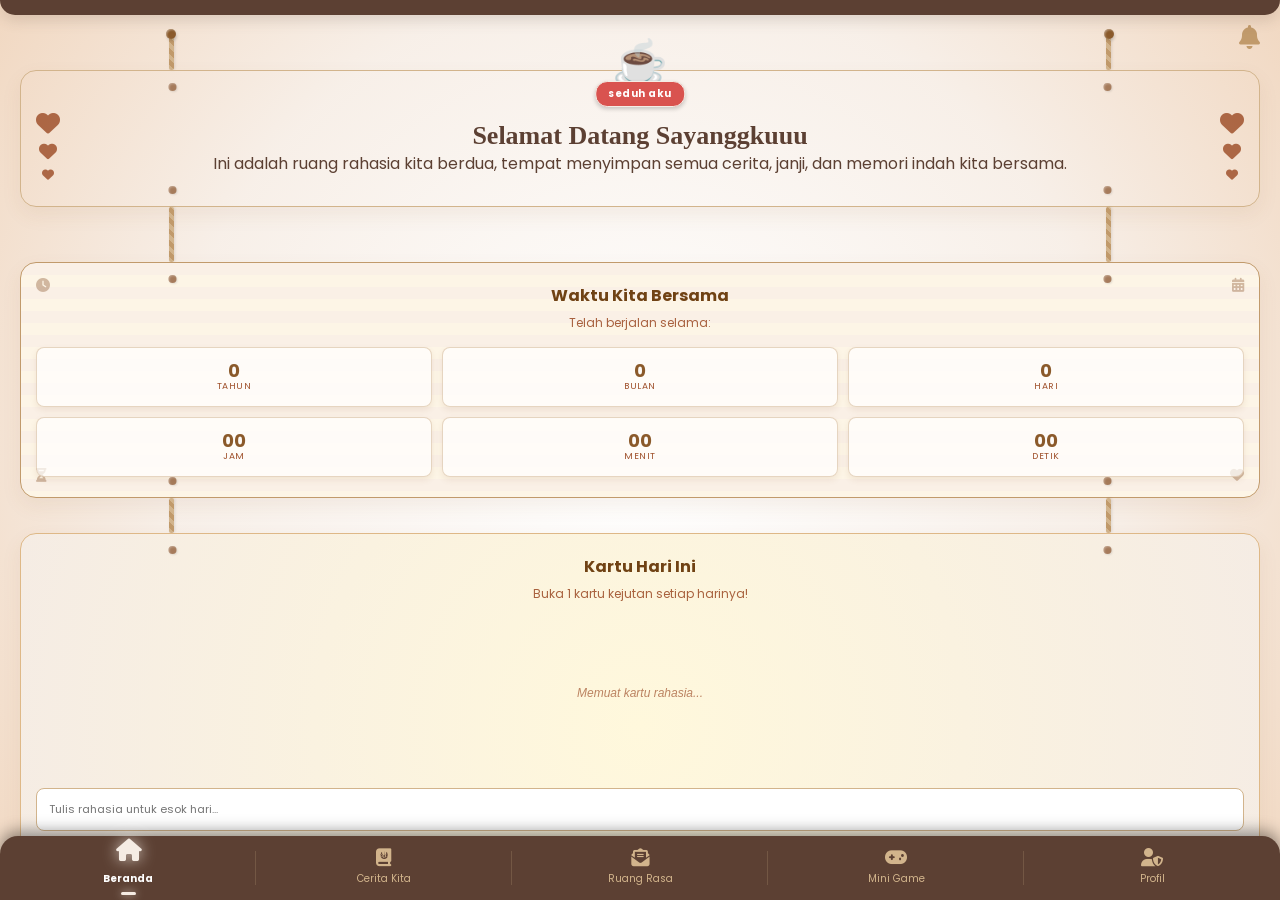
==== commit f5b933c6: "Add files via upload" ====
--- a/app.html
+++ b/app.html
@@ -15,6 +15,21 @@
 
      <div class="app-container tema-beranda">
        
+           <div class="wadah-lonceng" onclick="bukaPanelNotifikasi()">
+        <i class="fa-solid fa-bell"></i>
+        <span class="titik-merah" id="titik-merah-notif" style="display: none;"></span>
+    </div>
+
+    <div id="panel-notifikasi" class="panel-notifikasi">
+        <div class="header-panel-notif">
+            <h3>Histori Notifikasi</h3>
+            <button onclick="tutupPanelNotifikasi()"><i class="fa-solid fa-xmark"></i></button>
+        </div>
+        <div class="isi-notifikasi" id="daftar-notifikasi">
+            </div>
+    </div>
+
+       
   <div class="top-bar"></div>
 
         <div id="bg-beranda" class="bg-theme active-bg"></div>
--- a/style.css
+++ b/style.css
@@ -520,8 +520,8 @@
 }
 
 @keyframes anginSepoi {
-    0% { transform: rotate(-1.5deg); }
-    100% { transform: rotate(1.5deg); }
+    0% { transform: rotate(-0.5deg); }
+    100% { transform: rotate(0.5deg); }
 }
 
 /* --- UKURAN TALI PENGHUBUNG --- */
@@ -1203,3 +1203,75 @@
     font-style: italic;
     opacity: 0.7;
 }
+
+
+
+/* --- DESAIN LONCENG & TITIK MERAH --- */
+.wadah-lonceng {
+    position: absolute;
+    top: 20px;
+    right: 20px;
+    font-size: 24px;
+    color: #C19A6B;
+    cursor: pointer;
+    z-index: 100;
+}
+.titik-merah {
+    position: absolute;
+    top: 0;
+    right: 0;
+    width: 10px;
+    height: 10px;
+    background-color: red;
+    border-radius: 50%;
+    border: 2px solid var(--krem-lembut);
+    animation: kedipMerah 1.5s infinite;
+}
+@keyframes kedipMerah { 0% { opacity: 1; } 50% { opacity: 0.5; } 100% { opacity: 1; } }
+
+/* --- PANEL HISTORI NOTIFIKASI --- */
+.panel-notifikasi {
+    position: fixed;
+    top: 0;
+    right: -100%; /* Sembunyi di luar layar kanan */
+    width: 300px;
+    max-width: 80%;
+    height: 100%;
+    background: var(--krem-lembut);
+    box-shadow: -5px 0 15px rgba(0,0,0,0.2);
+    z-index: 9999;
+    transition: right 0.3s ease-in-out;
+    display: flex;
+    flex-direction: column;
+}
+.panel-notifikasi.buka { right: 0; } /* Animasi masuk layar */
+
+.header-panel-notif {
+    display: flex;
+    justify-content: space-between;
+    align-items: center;
+    padding: 20px;
+    background: var(--coklat-tua);
+    color: var(--putih);
+}
+.header-panel-notif button {
+    background: none; border: none; color: white; font-size: 20px; cursor: pointer;
+}
+.isi-notifikasi {
+    padding: 15px;
+    overflow-y: auto;
+    flex: 1;
+}
+.item-notif {
+    background: white;
+    padding: 12px;
+    border-radius: 8px;
+    margin-bottom: 10px;
+    border-left: 4px solid var(--coklat-muda);
+    box-shadow: 0 2px 4px rgba(0,0,0,0.05);
+    font-size: 11px;
+    color: #5C4033;
+}
+.item-notif.belum-baca { background: #fff3e0; border-left-color: red; font-weight: bold; }
+.waktu-notif { display: block; font-size: 9px; color: #A0522D; margin-top: 5px; }
+.notif-kosong { text-align: center; color: #A0522D; font-size: 12px; margin-top: 20px; }
